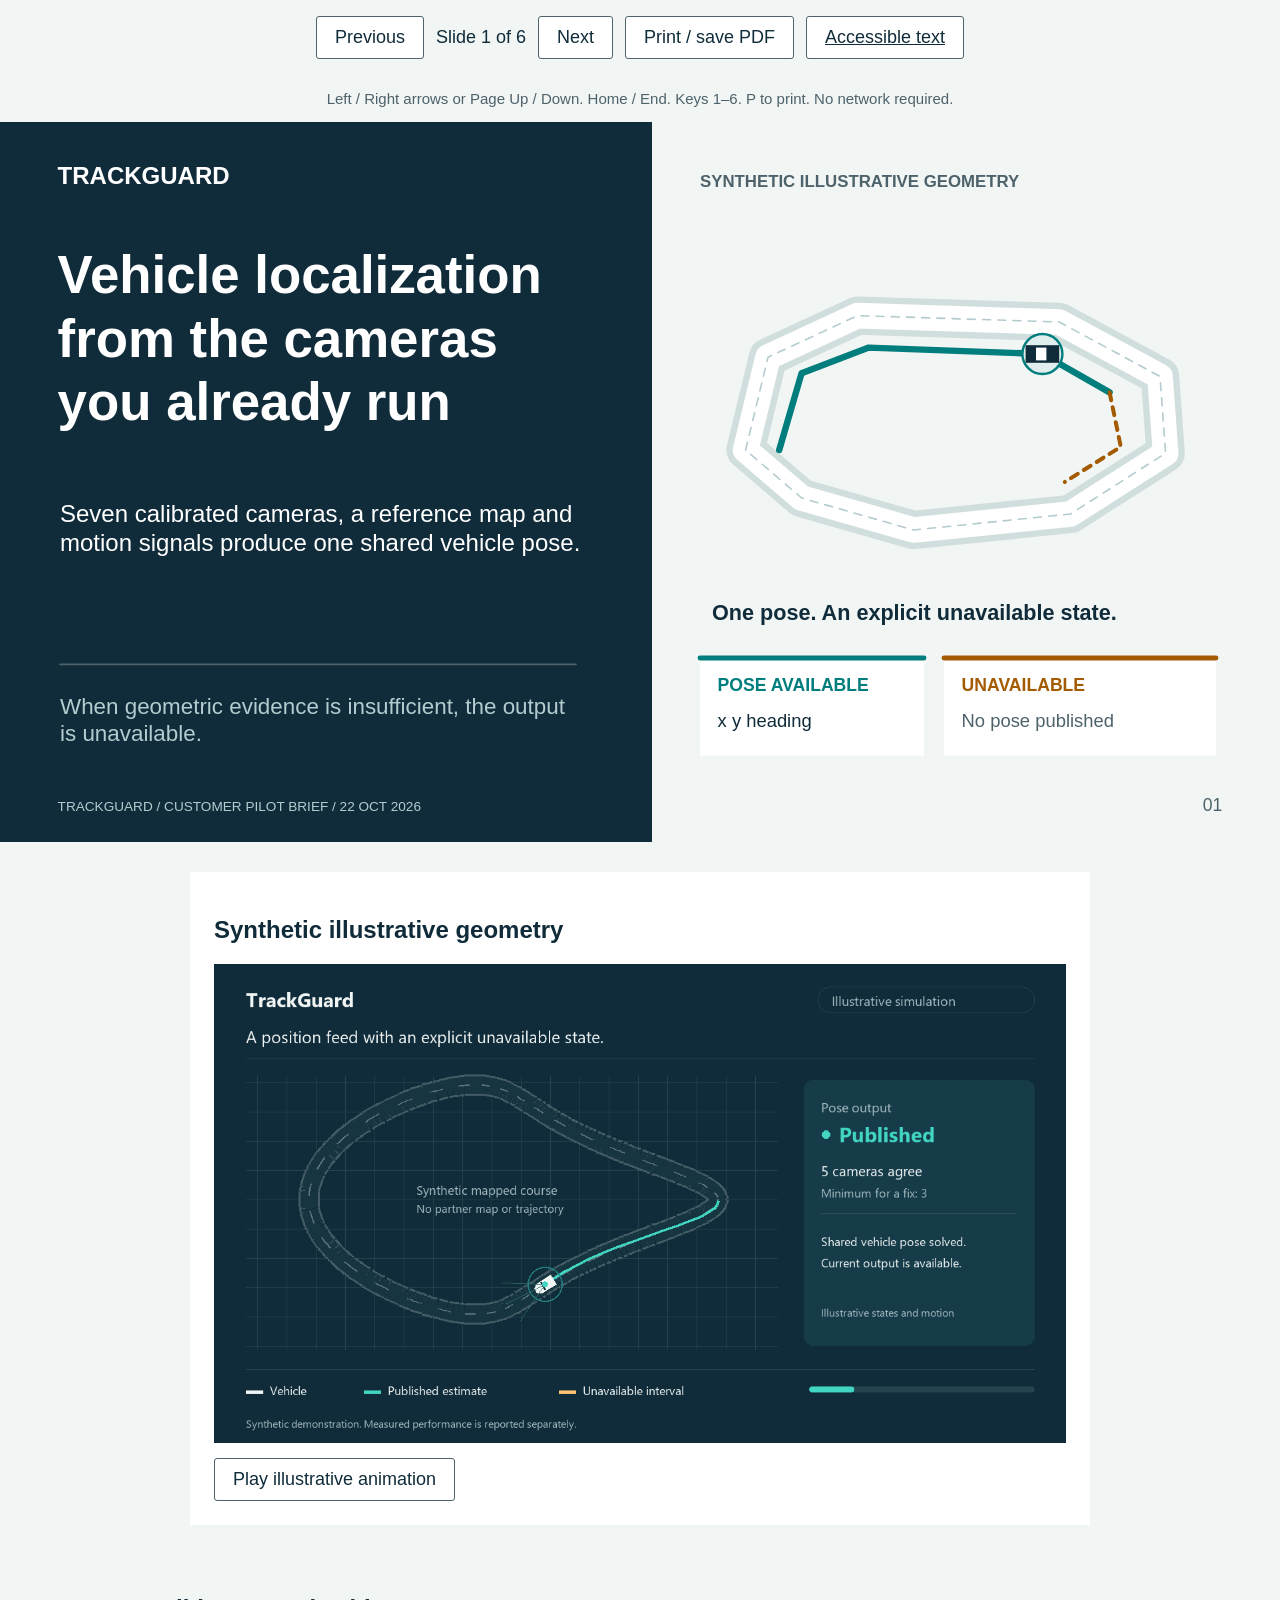
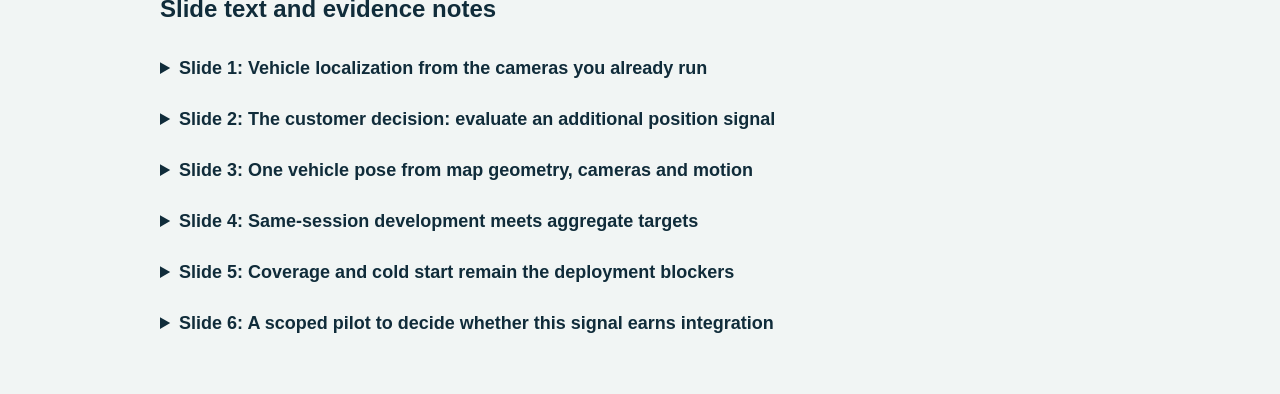
==== slides/slides.html @ 8698326b "Release TrackGuard localization core, evidence dashboard and pilot pitch" ====
<!doctype html><html lang="en"><head><meta charset="utf-8"><meta name="viewport" content="width=device-width,initial-scale=1"><title>TrackGuard | Customer pilot brief</title><style>
*{box-sizing:border-box}body{margin:0;background:#F1F5F4;color:#102C3A;font:18px 'Segoe UI',sans-serif}a{color:#007D7D}nav{display:flex;gap:12px;align-items:center;justify-content:center;padding:16px;flex-wrap:wrap}button,a.control{border:1px solid #4D626B;background:white;color:#102C3A;padding:10px 18px;border-radius:3px;font:inherit;cursor:pointer}button:focus-visible,a:focus-visible,summary:focus-visible{outline:3px solid #A45B00;outline-offset:3px}main{max-width:1600px;margin:auto}.slide{display:none}.slide.active{display:block}.slide svg{display:block;width:100%;height:auto}.help{text-align:center;color:#4D626B;font-size:15px;padding:0 12px}#transcript{max-width:1000px;margin:25px auto;padding:20px}summary{cursor:pointer;font-weight:600;padding:15px 0}details div{padding:0 10px 20px}table{border-collapse:collapse;width:100%}td,th{padding:9px;border:1px solid #D1DEDE;text-align:left}aside.demo{max-width:900px;margin:30px auto;padding:24px;background:#fff}aside.demo img{width:100%;display:block;margin-bottom:15px}h2{font-size:24px}.skip{position:absolute;left:-10000px}.skip:focus{left:10px;top:10px;background:white;padding:12px;z-index:3}@media(max-width:650px){nav{gap:6px;padding:10px}button,a.control{font-size:15px;padding:9px}#transcript{margin-top:5px;padding:16px}.help{font-size:14px}}@media print{@page{size:landscape;margin:0}body{background:white}nav,.help,#transcript,.demo,.skip{display:none!important}main{max-width:none}.slide{display:block!important;break-after:page;page-break-after:always}.slide:last-child{break-after:auto}.slide svg{width:100%;max-height:100%;aspect-ratio:16/9}}
</style></head><body><a href="#transcript" class="skip">Skip to accessible slide text</a><nav aria-label="Presentation controls"><button id="prev" aria-label="Previous slide">Previous</button><span id="status" role="status" aria-live="polite">Slide 1 of 6</span><button id="next" aria-label="Next slide">Next</button><button id="print">Print / save PDF</button><a class="control" href="#transcript">Accessible text</a></nav><p class="help">Left / Right arrows or Page Up / Down. Home / End. Keys 1–6. P to print. No network required.</p><main><section class="slide" id="slide-1" aria-label="Slide 1 of 6" tabindex="-1"><svg xmlns="http://www.w3.org/2000/svg" viewBox="0 0 1600 900" role="img" aria-labelledby="title1 desc1"><title id="title1">Vehicle localization from the cameras you already run</title><desc id="desc1">Slide 1 of 6.  TRACKGUARD Vehicle localization
from the cameras
you already run Seven calibrated cameras, a reference map and motion signals produce one shared vehicle pose.  When geometric evidence is insufficient, the output is unavailable. SYNTHETIC ILLUSTRATIVE GEOMETRY         One pose. An explicit unavailable state.   POSE AVAILABLE x   y   heading   UNAVAILABLE No pose published TRACKGUARD   /   CUSTOMER PILOT BRIEF   /   22 OCT 2026 01</desc><rect width="1600" height="900" fill="#102C3A"/><rect x="815" y="0" width="785" height="900" fill="#F1F5F4" stroke="none" stroke-width="1"/><text font-family="Segoe UI,sans-serif" font-size="30" fill="#FFFFFF" font-weight="700" text-anchor="start"><tspan x="72" y="78.0">TRACKGUARD</tspan></text><text font-family="Segoe UI,sans-serif" font-size="66" fill="#FFFFFF" font-weight="700" text-anchor="start"><tspan x="72" y="214.0">Vehicle localization</tspan><tspan x="72" y="293.2">from the cameras</tspan><tspan x="72" y="372.4">you already run</tspan></text><text font-family="Segoe UI,sans-serif" font-size="30" fill="#FFFFFF" font-weight="400" text-anchor="start"><tspan x="75" y="500.0">Seven calibrated cameras, a reference map and</tspan><tspan x="75" y="536.0">motion signals produce one shared vehicle pose.</tspan></text><polyline points="75,678 720,678" fill="none" stroke="#4D626B" stroke-width="2" stroke-linejoin="round" stroke-linecap="round"/><text font-family="Segoe UI,sans-serif" font-size="28" fill="#B4CBCF" font-weight="400" text-anchor="start"><tspan x="75" y="740.0">When geometric evidence is insufficient, the output</tspan><tspan x="75" y="773.6">is unavailable.</tspan></text><text font-family="Segoe UI,sans-serif" font-size="21" fill="#4D626B" font-weight="700" text-anchor="start"><tspan x="875" y="81.0">SYNTHETIC ILLUSTRATIVE GEOMETRY</tspan></text><polyline points="932.0,410.0 960.0,294.0 1072.0,242.0 1324.0,250.0 1450.0,318.0 1457.0,414.0 1338.0,490.0 1142.0,510.0 1002.0,470.0 932.0,410.0" fill="none" stroke="#D1DEDE" stroke-width="48" stroke-linejoin="round" stroke-linecap="round"/><polyline points="932.0,410.0 960.0,294.0 1072.0,242.0 1324.0,250.0 1450.0,318.0 1457.0,414.0 1338.0,490.0 1142.0,510.0 1002.0,470.0 932.0,410.0" fill="none" stroke="#FFFFFF" stroke-width="32" stroke-linejoin="round" stroke-linecap="round"/><polyline points="932.0,410.0 960.0,294.0 1072.0,242.0 1324.0,250.0 1450.0,318.0 1457.0,414.0 1338.0,490.0 1142.0,510.0 1002.0,470.0 932.0,410.0" fill="none" stroke="#B4CBCF" stroke-width="2" stroke-linejoin="round" stroke-linecap="round" stroke-dasharray="10 9"/><polyline points="974.0,410.0 1002.0,314.0 1086.0,282.0 1303.0,290.0 1387.0,338.0" fill="none" stroke="#007D7D" stroke-width="8" stroke-linejoin="round" stroke-linecap="round"/><polyline points="1387.0,338.0 1401.0,406.0 1331.0,450.0" fill="none" stroke="#A45B00" stroke-width="5" stroke-linejoin="round" stroke-linecap="round" stroke-dasharray="10 9"/><ellipse cx="1303.0" cy="290.0" rx="25.0" ry="25.0" fill="#E0EEEE" stroke="#007D7D" stroke-width="3"/><rect x="1282.0" y="279.0" width="42" height="22" fill="#102C3A" stroke="none" stroke-width="1"/><rect x="1295.0" y="282.0" width="13" height="16" fill="#FFFFFF" stroke="none" stroke-width="1"/><text font-family="Segoe UI,sans-serif" font-size="27" fill="#102C3A" font-weight="700" text-anchor="start"><tspan x="890" y="622.0">One pose. An explicit unavailable state.</tspan></text><rect x="875" y="670" width="280" height="122" fill="#FFFFFF" stroke="none" stroke-width="1"/><polyline points="875,670 1155,670" fill="none" stroke="#007D7D" stroke-width="6" stroke-linejoin="round" stroke-linecap="round"/><text font-family="Segoe UI,sans-serif" font-size="22" fill="#007D7D" font-weight="700" text-anchor="start"><tspan x="897" y="711.0">POSE AVAILABLE</tspan></text><text font-family="Consolas,sans-serif" font-size="23" fill="#102C3A" font-weight="400" text-anchor="start"><tspan x="897" y="756.0">x y heading</tspan></text><rect x="1180" y="670" width="340" height="122" fill="#FFFFFF" stroke="none" stroke-width="1"/><polyline points="1180,670 1520,670" fill="none" stroke="#A45B00" stroke-width="6" stroke-linejoin="round" stroke-linecap="round"/><text font-family="Segoe UI,sans-serif" font-size="22" fill="#A45B00" font-weight="700" text-anchor="start"><tspan x="1202" y="711.0">UNAVAILABLE</tspan></text><text font-family="Segoe UI,sans-serif" font-size="23" fill="#4D626B" font-weight="400" text-anchor="start"><tspan x="1202" y="756.0">No pose published</tspan></text><text font-family="Segoe UI,sans-serif" font-size="17" fill="#B4CBCF" font-weight="400" text-anchor="start"><tspan x="72" y="861.0">TRACKGUARD / CUSTOMER PILOT BRIEF / 22 OCT 2026</tspan></text><text font-family="Consolas,sans-serif" font-size="22" fill="#4D626B" font-weight="400" text-anchor="end"><tspan x="1528" y="861.0">01</tspan></text></svg></section><section class="slide" id="slide-2" aria-label="Slide 2 of 6" tabindex="-1"><svg xmlns="http://www.w3.org/2000/svg" viewBox="0 0 1600 900" role="img" aria-labelledby="title2 desc2"><title id="title2">The customer decision: evaluate an additional position signal</title><desc id="desc2">Slide 2 of 6. CUSTOMER DECISION An additional position signal for a mapped course Vehicle autonomy leads
and track operators When the existing position signal weakens, can camera evidence provide a useful second input?  THE PILOT DECISION Is the signal accurate and available often enough for our course and operating conditions?  Existing inputs Compatible calibrated cameras and a reference map Proposed integration A timestamped pose and explicit availability status Value to test Useful supplementary coverage within the existing stack TRACKGUARD   /   CUSTOMER PILOT BRIEF   /   22 OCT 2026 02</desc><rect width="1600" height="900" fill="#F1F5F4"/><text font-family="Segoe UI,sans-serif" font-size="19" fill="#007D7D" font-weight="700" text-anchor="start"><tspan x="72" y="62.0">CUSTOMER DECISION</tspan></text><text font-family="Segoe UI,sans-serif" font-size="52" fill="#102C3A" font-weight="700" text-anchor="start"><tspan x="72" y="142.0">An additional position signal for a mapped course</tspan></text><text font-family="Segoe UI,sans-serif" font-size="37" fill="#102C3A" font-weight="700" text-anchor="start"><tspan x="73" y="261.0">Vehicle autonomy leads</tspan><tspan x="73" y="305.4">and track operators</tspan></text><text font-family="Segoe UI,sans-serif" font-size="31" fill="#4D626B" font-weight="400" text-anchor="start"><tspan x="73" y="382.0">When the existing position signal</tspan><tspan x="73" y="419.2">weakens, can camera evidence provide</tspan><tspan x="73" y="456.4">a useful second input?</tspan></text><rect x="688" y="232" width="840" height="324" fill="#102C3A" stroke="none" stroke-width="1"/><text font-family="Segoe UI,sans-serif" font-size="22" fill="#B4CBCF" font-weight="700" text-anchor="start"><tspan x="730" y="289.0">THE PILOT DECISION</tspan></text><text font-family="Segoe UI,sans-serif" font-size="38" fill="#FFFFFF" font-weight="700" text-anchor="start"><tspan x="730" y="375.0">Is the signal accurate and available often</tspan><tspan x="730" y="420.6">enough for our course and operating</tspan><tspan x="730" y="466.2">conditions?</tspan></text><polyline points="72,611 1528,611" fill="none" stroke="#D1DEDE" stroke-width="2" stroke-linejoin="round" stroke-linecap="round"/><text font-family="Segoe UI,sans-serif" font-size="27" fill="#007D7D" font-weight="700" text-anchor="start"><tspan x="72" y="675.0">Existing inputs</tspan></text><text font-family="Segoe UI,sans-serif" font-size="27" fill="#102C3A" font-weight="400" text-anchor="start"><tspan x="72" y="739.0">Compatible calibrated cameras</tspan><tspan x="72" y="771.4">and a reference map</tspan></text><text font-family="Segoe UI,sans-serif" font-size="27" fill="#007D7D" font-weight="700" text-anchor="start"><tspan x="572" y="675.0">Proposed integration</tspan></text><text font-family="Segoe UI,sans-serif" font-size="27" fill="#102C3A" font-weight="400" text-anchor="start"><tspan x="572" y="739.0">A timestamped pose and explicit</tspan><tspan x="572" y="771.4">availability status</tspan></text><text font-family="Segoe UI,sans-serif" font-size="27" fill="#007D7D" font-weight="700" text-anchor="start"><tspan x="1072" y="675.0">Value to test</tspan></text><text font-family="Segoe UI,sans-serif" font-size="27" fill="#102C3A" font-weight="400" text-anchor="start"><tspan x="1072" y="739.0">Useful supplementary coverage</tspan><tspan x="1072" y="771.4">within the existing stack</tspan></text><text font-family="Segoe UI,sans-serif" font-size="17" fill="#4D626B" font-weight="400" text-anchor="start"><tspan x="72" y="861.0">TRACKGUARD / CUSTOMER PILOT BRIEF / 22 OCT 2026</tspan></text><text font-family="Consolas,sans-serif" font-size="22" fill="#4D626B" font-weight="400" text-anchor="end"><tspan x="1528" y="861.0">02</tspan></text></svg></section><section class="slide" id="slide-3" aria-label="Slide 3 of 6" tabindex="-1"><svg xmlns="http://www.w3.org/2000/svg" viewBox="0 0 1600 900" role="img" aria-labelledby="title3 desc3"><title id="title3">One vehicle pose from map geometry, cameras and motion</title><desc id="desc3">Slide 3 of 6. SOLUTION One vehicle pose from map geometry and motion SYNTHETIC ILLUSTRATIVE GEOMETRY  Reference map           Map correspondences constrain camera poses.  BODY        7 calibrated cameras
1 shared body pose Calibration ties cameras to one vehicle frame.
The quality threshold remains uncalibrated.  CAUSAL ESTIMATION 01  Geometry Match the map and solve a consistent body pose. 02  Motion Fuse motion signals with current and past evidence. 03  Quality gate Publish an accepted pose or mark it unavailable. TRACKGUARD   /   CUSTOMER PILOT BRIEF   /   22 OCT 2026 03</desc><rect width="1600" height="900" fill="#F1F5F4"/><text font-family="Segoe UI,sans-serif" font-size="19" fill="#007D7D" font-weight="700" text-anchor="start"><tspan x="72" y="62.0">SOLUTION</tspan></text><text font-family="Segoe UI,sans-serif" font-size="52" fill="#102C3A" font-weight="700" text-anchor="start"><tspan x="72" y="142.0">One vehicle pose from map geometry and motion</tspan></text><text font-family="Segoe UI,sans-serif" font-size="20" fill="#4D626B" font-weight="700" text-anchor="start"><tspan x="73" y="242.0">SYNTHETIC ILLUSTRATIVE GEOMETRY</tspan></text><rect x="72" y="289" width="365" height="282" fill="#102C3A" stroke="none" stroke-width="1"/><text font-family="Segoe UI,sans-serif" font-size="29" fill="#FFFFFF" font-weight="700" text-anchor="start"><tspan x="100" y="343.0">Reference map</tspan></text><ellipse cx="135.0" cy="410.0" rx="5.0" ry="5.0" fill="#B4CBCF" stroke="none" stroke-width="2"/><polyline points="135,410 610,430" fill="none" stroke="#B4CBCF" stroke-width="1" stroke-linejoin="round" stroke-linecap="round"/><ellipse cx="235.0" cy="385.0" rx="5.0" ry="5.0" fill="#B4CBCF" stroke="none" stroke-width="2"/><polyline points="235,385 610,430" fill="none" stroke="#B4CBCF" stroke-width="1" stroke-linejoin="round" stroke-linecap="round"/><ellipse cx="340.0" cy="440.0" rx="5.0" ry="5.0" fill="#B4CBCF" stroke="none" stroke-width="2"/><polyline points="340,440 610,430" fill="none" stroke="#B4CBCF" stroke-width="1" stroke-linejoin="round" stroke-linecap="round"/><ellipse cx="178.0" cy="508.0" rx="5.0" ry="5.0" fill="#B4CBCF" stroke="none" stroke-width="2"/><polyline points="178,508 610,430" fill="none" stroke="#B4CBCF" stroke-width="1" stroke-linejoin="round" stroke-linecap="round"/><ellipse cx="345.0" cy="515.0" rx="5.0" ry="5.0" fill="#B4CBCF" stroke="none" stroke-width="2"/><polyline points="345,515 610,430" fill="none" stroke="#B4CBCF" stroke-width="1" stroke-linejoin="round" stroke-linecap="round"/><text font-family="Segoe UI,sans-serif" font-size="26" fill="#4D626B" font-weight="400" text-anchor="start"><tspan x="100" y="625.0">Map correspondences</tspan><tspan x="100" y="656.2">constrain camera poses.</tspan></text><rect x="530" y="358" width="174" height="142" fill="#102C3A" stroke="none" stroke-width="1"/><text font-family="Segoe UI,sans-serif" font-size="29" fill="#FFFFFF" font-weight="700" text-anchor="start"><tspan x="551" y="432.0">BODY</tspan></text><ellipse cx="524.0" cy="347.0" rx="10.0" ry="10.0" fill="#FFFFFF" stroke="#007D7D" stroke-width="3"/><ellipse cx="584.0" cy="341.0" rx="10.0" ry="10.0" fill="#FFFFFF" stroke="#007D7D" stroke-width="3"/><ellipse cx="650.0" cy="341.0" rx="10.0" ry="10.0" fill="#FFFFFF" stroke="#007D7D" stroke-width="3"/><ellipse cx="716.0" cy="371.0" rx="10.0" ry="10.0" fill="#FFFFFF" stroke="#007D7D" stroke-width="3"/><ellipse cx="716.0" cy="464.0" rx="10.0" ry="10.0" fill="#FFFFFF" stroke="#007D7D" stroke-width="3"/><ellipse cx="623.0" cy="518.0" rx="10.0" ry="10.0" fill="#FFFFFF" stroke="#007D7D" stroke-width="3"/><ellipse cx="524.0" cy="480.0" rx="10.0" ry="10.0" fill="#FFFFFF" stroke="#007D7D" stroke-width="3"/><text font-family="Segoe UI,sans-serif" font-size="27" fill="#102C3A" font-weight="700" text-anchor="start"><tspan x="502" y="575.0">7 calibrated cameras</tspan><tspan x="502" y="607.4">1 shared body pose</tspan></text><text font-family="Segoe UI,sans-serif" font-size="26" fill="#102C3A" font-weight="400" text-anchor="start"><tspan x="77" y="741.0">Calibration ties cameras to one vehicle frame.</tspan><tspan x="77" y="772.2">The quality threshold remains uncalibrated.</tspan></text><polyline points="800,280 800,782" fill="none" stroke="#D1DEDE" stroke-width="2" stroke-linejoin="round" stroke-linecap="round"/><text font-family="Segoe UI,sans-serif" font-size="21" fill="#007D7D" font-weight="700" text-anchor="start"><tspan x="857" y="259.0">CAUSAL ESTIMATION</tspan></text><text font-family="Segoe UI,sans-serif" font-size="30" fill="#102C3A" font-weight="700" text-anchor="start"><tspan x="857" y="346.0">01 Geometry</tspan></text><text font-family="Segoe UI,sans-serif" font-size="27" fill="#4D626B" font-weight="400" text-anchor="start"><tspan x="857" y="399.0">Match the map and solve a consistent body pose.</tspan></text><text font-family="Segoe UI,sans-serif" font-size="30" fill="#102C3A" font-weight="700" text-anchor="start"><tspan x="857" y="499.0">02 Motion</tspan></text><text font-family="Segoe UI,sans-serif" font-size="27" fill="#4D626B" font-weight="400" text-anchor="start"><tspan x="857" y="552.0">Fuse motion signals with current and past evidence.</tspan></text><text font-family="Segoe UI,sans-serif" font-size="30" fill="#102C3A" font-weight="700" text-anchor="start"><tspan x="857" y="652.0">03 Quality gate</tspan></text><text font-family="Segoe UI,sans-serif" font-size="27" fill="#4D626B" font-weight="400" text-anchor="start"><tspan x="857" y="705.0">Publish an accepted pose or mark it unavailable.</tspan></text><text font-family="Segoe UI,sans-serif" font-size="17" fill="#4D626B" font-weight="400" text-anchor="start"><tspan x="72" y="861.0">TRACKGUARD / CUSTOMER PILOT BRIEF / 22 OCT 2026</tspan></text><text font-family="Consolas,sans-serif" font-size="22" fill="#4D626B" font-weight="400" text-anchor="end"><tspan x="1528" y="861.0">03</tspan></text></svg></section><section class="slide" id="slide-4" aria-label="Slide 4 of 6" tabindex="-1"><svg xmlns="http://www.w3.org/2000/svg" viewBox="0 0 1600 900" role="img" aria-labelledby="title4 desc4"><title id="title4">Same-session development meets aggregate targets</title><desc id="desc4">Slide 4 of 6. VERIFIED AGGREGATE EVIDENCE Same-session development meets aggregate targets Laps 6 + 7   /   One continuous run   /   One initial truth seed   /   No lap 7 reset 17.48cm Position RMSE Target ≤20cm 11.42cm Lateral RMSE Target ≤20cm 94.8% One-second coverage Target ≥90%   Coverage counts occupied one-second bins. Development data is consumed, not untouched validation. TRACKGUARD   /   CUSTOMER PILOT BRIEF   /   22 OCT 2026 04</desc><rect width="1600" height="900" fill="#F1F5F4"/><text font-family="Segoe UI,sans-serif" font-size="19" fill="#007D7D" font-weight="700" text-anchor="start"><tspan x="72" y="62.0">VERIFIED AGGREGATE EVIDENCE</tspan></text><text font-family="Segoe UI,sans-serif" font-size="52" fill="#102C3A" font-weight="700" text-anchor="start"><tspan x="72" y="142.0">Same-session development meets aggregate targets</tspan></text><text font-family="Segoe UI,sans-serif" font-size="25" fill="#4D626B" font-weight="400" text-anchor="start"><tspan x="73" y="233.0">Laps 6 + 7 / One continuous run / One initial truth seed / No lap 7 reset</tspan></text><text font-family="Consolas,sans-serif" font-size="73" fill="#007D7D" font-weight="700" text-anchor="start"><tspan x="72" y="356.0">17.48cm</tspan></text><text font-family="Segoe UI,sans-serif" font-size="28" fill="#102C3A" font-weight="700" text-anchor="start"><tspan x="72" y="417.0">Position RMSE</tspan></text><text font-family="Segoe UI,sans-serif" font-size="24" fill="#4D626B" font-weight="400" text-anchor="start"><tspan x="72" y="465.0">Target ≤20cm</tspan></text><text font-family="Consolas,sans-serif" font-size="73" fill="#007D7D" font-weight="700" text-anchor="start"><tspan x="574" y="356.0">11.42cm</tspan></text><text font-family="Segoe UI,sans-serif" font-size="28" fill="#102C3A" font-weight="700" text-anchor="start"><tspan x="574" y="417.0">Lateral RMSE</tspan></text><text font-family="Segoe UI,sans-serif" font-size="24" fill="#4D626B" font-weight="400" text-anchor="start"><tspan x="574" y="465.0">Target ≤20cm</tspan></text><text font-family="Consolas,sans-serif" font-size="73" fill="#007D7D" font-weight="700" text-anchor="start"><tspan x="1076" y="356.0">94.8%</tspan></text><text font-family="Segoe UI,sans-serif" font-size="28" fill="#102C3A" font-weight="700" text-anchor="start"><tspan x="1076" y="417.0">One-second coverage</tspan></text><text font-family="Segoe UI,sans-serif" font-size="24" fill="#4D626B" font-weight="400" text-anchor="start"><tspan x="1076" y="465.0">Target ≥90%</tspan></text><polyline points="72,510 1528,510" fill="none" stroke="#D1DEDE" stroke-width="2" stroke-linejoin="round" stroke-linecap="round"/><rect x="72" y="543" width="1456" height="56" fill="#102C3A" stroke="none" stroke-width="1"/><text font-family="Segoe UI,sans-serif" font-size="23" fill="#FFFFFF" font-weight="700" text-anchor="start"><tspan x="88" y="576.0">Metric</tspan></text><text font-family="Segoe UI,sans-serif" font-size="23" fill="#FFFFFF" font-weight="700" text-anchor="start"><tspan x="583.04" y="576.0">Observed</tspan></text><text font-family="Segoe UI,sans-serif" font-size="23" fill="#FFFFFF" font-weight="700" text-anchor="start"><tspan x="903.3599999999999" y="576.0">How to read it</tspan></text><rect x="72" y="599" width="1456" height="56" fill="#FFFFFF" stroke="none" stroke-width="1"/><text font-family="Segoe UI,sans-serif" font-size="23" fill="#102C3A" font-weight="400" text-anchor="start"><tspan x="88" y="632.0">Position error, p95</tspan></text><text font-family="Segoe UI,sans-serif" font-size="23" fill="#102C3A" font-weight="400" text-anchor="start"><tspan x="583.04" y="632.0">31.95cm</tspan></text><text font-family="Segoe UI,sans-serif" font-size="23" fill="#102C3A" font-weight="400" text-anchor="start"><tspan x="903.3599999999999" y="632.0">RMSE is not a per-output guarantee</tspan></text><rect x="72" y="655" width="1456" height="56" fill="#E7EFEE" stroke="none" stroke-width="1"/><text font-family="Segoe UI,sans-serif" font-size="23" fill="#102C3A" font-weight="400" text-anchor="start"><tspan x="88" y="688.0">Within 20cm, all planned</tspan></text><text font-family="Segoe UI,sans-serif" font-size="23" fill="#102C3A" font-weight="400" text-anchor="start"><tspan x="583.04" y="688.0">71.24%</tspan></text><text font-family="Segoe UI,sans-serif" font-size="23" fill="#102C3A" font-weight="400" text-anchor="start"><tspan x="903.3599999999999" y="688.0">327/459 non-seed frames, unavailable = miss</tspan></text><rect x="72" y="711" width="1456" height="56" fill="#FFFFFF" stroke="none" stroke-width="1"/><text font-family="Segoe UI,sans-serif" font-size="23" fill="#102C3A" font-weight="400" text-anchor="start"><tspan x="88" y="744.0">Published / unavailable</tspan></text><text font-family="Segoe UI,sans-serif" font-size="23" fill="#102C3A" font-weight="400" text-anchor="start"><tspan x="583.04" y="744.0">411 / 49</tspan></text><text font-family="Segoe UI,sans-serif" font-size="23" fill="#102C3A" font-weight="400" text-anchor="start"><tspan x="903.3599999999999" y="744.0">460 planned, 89.35% publication fraction</tspan></text><text font-family="Segoe UI,sans-serif" font-size="23" fill="#4D626B" font-weight="400" text-anchor="start"><tspan x="73" y="811.0">Coverage counts occupied one-second bins. Development data is consumed, not untouched validation.</tspan></text><text font-family="Segoe UI,sans-serif" font-size="17" fill="#4D626B" font-weight="400" text-anchor="start"><tspan x="72" y="861.0">TRACKGUARD / CUSTOMER PILOT BRIEF / 22 OCT 2026</tspan></text><text font-family="Consolas,sans-serif" font-size="22" fill="#4D626B" font-weight="400" text-anchor="end"><tspan x="1528" y="861.0">04</tspan></text></svg></section><section class="slide" id="slide-5" aria-label="Slide 5 of 6" tabindex="-1"><svg xmlns="http://www.w3.org/2000/svg" viewBox="0 0 1600 900" role="img" aria-labelledby="title5 desc5"><title id="title5">Coverage and cold start remain the deployment blockers</title><desc id="desc5">Slide 5 of 6. OPERATIONAL BOUNDARIES Coverage and cold start remain
the deployment blockers  Original 131-second stress window 18.48 / 9.95cm Position / lateral RMSE on published poses 72% coverage: FAIL 179/263 published, 84 unavailable.
Separate seeded window. Below 90% target.  Blind day replay 0 / 148 Published / planned groups, all unavailable Never initialized No truth labels or initial seed. No RMSE.
No approved three-camera fix.  Next proof: independent day/night runs, reliable cold starts and calibrated confidence.
End-to-end latency is unproven. No production deployment or safety certification. TRACKGUARD   /   CUSTOMER PILOT BRIEF   /   22 OCT 2026 05</desc><rect width="1600" height="900" fill="#102C3A"/><text font-family="Segoe UI,sans-serif" font-size="19" fill="#B4CBCF" font-weight="700" text-anchor="start"><tspan x="72" y="62.0">OPERATIONAL BOUNDARIES</tspan></text><text font-family="Segoe UI,sans-serif" font-size="51" fill="#FFFFFF" font-weight="700" text-anchor="start"><tspan x="72" y="142.0">Coverage and cold start remain</tspan><tspan x="72" y="203.2">the deployment blockers</tspan></text><polyline points="72,265 1528,265" fill="none" stroke="#4D626B" stroke-width="2" stroke-linejoin="round" stroke-linecap="round"/><text font-family="Segoe UI,sans-serif" font-size="32" fill="#FFFFFF" font-weight="700" text-anchor="start"><tspan x="72" y="336.0">Original 131-second stress window</tspan></text><text font-family="Consolas,sans-serif" font-size="52" fill="#FFFFFF" font-weight="700" text-anchor="start"><tspan x="72" y="430.0">18.48 / 9.95cm</tspan></text><text font-family="Segoe UI,sans-serif" font-size="24" fill="#B4CBCF" font-weight="400" text-anchor="start"><tspan x="72" y="489.0">Position / lateral RMSE on published poses</tspan></text><text font-family="Segoe UI,sans-serif" font-size="40" fill="#FFC17A" font-weight="700" text-anchor="start"><tspan x="72" y="572.0">72% coverage: FAIL</tspan></text><text font-family="Segoe UI,sans-serif" font-size="26" fill="#FFFFFF" font-weight="400" text-anchor="start"><tspan x="72" y="635.0">179/263 published, 84 unavailable.</tspan><tspan x="72" y="666.2">Separate seeded window. Below 90% target.</tspan></text><polyline points="795,303 795,708" fill="none" stroke="#4D626B" stroke-width="2" stroke-linejoin="round" stroke-linecap="round"/><text font-family="Segoe UI,sans-serif" font-size="32" fill="#FFFFFF" font-weight="700" text-anchor="start"><tspan x="847" y="336.0">Blind day replay</tspan></text><text font-family="Consolas,sans-serif" font-size="62" fill="#FFFFFF" font-weight="700" text-anchor="start"><tspan x="847" y="440.0">0 / 148</tspan></text><text font-family="Segoe UI,sans-serif" font-size="24" fill="#B4CBCF" font-weight="400" text-anchor="start"><tspan x="847" y="489.0">Published / planned groups, all unavailable</tspan></text><text font-family="Segoe UI,sans-serif" font-size="40" fill="#FFC17A" font-weight="700" text-anchor="start"><tspan x="847" y="572.0">Never initialized</tspan></text><text font-family="Segoe UI,sans-serif" font-size="26" fill="#FFFFFF" font-weight="400" text-anchor="start"><tspan x="847" y="635.0">No truth labels or initial seed. No RMSE.</tspan><tspan x="847" y="666.2">No approved three-camera fix.</tspan></text><rect x="72" y="738" width="1456" height="85" fill="#1D3B48" stroke="none" stroke-width="1"/><text font-family="Segoe UI,sans-serif" font-size="24" fill="#FFFFFF" font-weight="400" text-anchor="start"><tspan x="96" y="771.0">Next proof: independent day/night runs, reliable cold starts and calibrated confidence.</tspan><tspan x="96" y="799.8">End-to-end latency is unproven. No production deployment or safety certification.</tspan></text><text font-family="Segoe UI,sans-serif" font-size="17" fill="#B4CBCF" font-weight="400" text-anchor="start"><tspan x="72" y="861.0">TRACKGUARD / CUSTOMER PILOT BRIEF / 22 OCT 2026</tspan></text><text font-family="Consolas,sans-serif" font-size="22" fill="#B4CBCF" font-weight="400" text-anchor="end"><tspan x="1528" y="861.0">05</tspan></text></svg></section><section class="slide" id="slide-6" aria-label="Slide 6 of 6" tabindex="-1"><svg xmlns="http://www.w3.org/2000/svg" viewBox="0 0 1600 900" role="img" aria-labelledby="title6 desc6"><title id="title6">A scoped pilot to decide whether this signal earns integration</title><desc id="desc6">Slide 6 of 6. PROPOSED CUSTOMER PILOT One vehicle. One mapped course. A decision in four weeks. Offline replay, then
shadow operation Use compatible existing cameras and recorded motion signals. Keep the output outside vehicle control. Customer contribution Course access, calibration, an independent evaluation capture and an agreed latency budget.   Decision: extend the pilot only if the agreed gates pass. TRACKGUARD   /   CUSTOMER PILOT BRIEF   /   22 OCT 2026 06</desc><rect width="1600" height="900" fill="#F1F5F4"/><text font-family="Segoe UI,sans-serif" font-size="19" fill="#007D7D" font-weight="700" text-anchor="start"><tspan x="72" y="62.0">PROPOSED CUSTOMER PILOT</tspan></text><text font-family="Segoe UI,sans-serif" font-size="52" fill="#102C3A" font-weight="700" text-anchor="start"><tspan x="72" y="142.0">One vehicle. One mapped course. A decision in four weeks.</tspan></text><text font-family="Segoe UI,sans-serif" font-size="36" fill="#102C3A" font-weight="700" text-anchor="start"><tspan x="72" y="260.0">Offline replay, then</tspan><tspan x="72" y="303.2">shadow operation</tspan></text><text font-family="Segoe UI,sans-serif" font-size="29" fill="#4D626B" font-weight="400" text-anchor="start"><tspan x="72" y="377.0">Use compatible existing cameras</tspan><tspan x="72" y="411.8">and recorded motion signals.</tspan><tspan x="72" y="446.6">Keep the output outside vehicle</tspan><tspan x="72" y="481.4">control.</tspan></text><text font-family="Segoe UI,sans-serif" font-size="26" fill="#007D7D" font-weight="700" text-anchor="start"><tspan x="72" y="600.0">Customer contribution</tspan></text><text font-family="Segoe UI,sans-serif" font-size="27" fill="#102C3A" font-weight="400" text-anchor="start"><tspan x="72" y="664.0">Course access, calibration, an</tspan><tspan x="72" y="696.4">independent evaluation capture and</tspan><tspan x="72" y="728.8">an agreed latency budget.</tspan></text><rect x="565" y="225" width="963" height="72" fill="#102C3A" stroke="none" stroke-width="1"/><text font-family="Segoe UI,sans-serif" font-size="22" fill="#FFFFFF" font-weight="700" text-anchor="start"><tspan x="581" y="257.0">Acceptance item</tspan></text><text font-family="Segoe UI,sans-serif" font-size="22" fill="#FFFFFF" font-weight="700" text-anchor="start"><tspan x="975.8299999999999" y="257.0">Proposed target</tspan></text><rect x="565" y="297" width="963" height="72" fill="#FFFFFF" stroke="none" stroke-width="1"/><text font-family="Segoe UI,sans-serif" font-size="22" fill="#102C3A" font-weight="400" text-anchor="start"><tspan x="581" y="329.0">Independent day + night</tspan></text><text font-family="Segoe UI,sans-serif" font-size="22" fill="#102C3A" font-weight="400" text-anchor="start"><tspan x="975.8299999999999" y="329.0">Freeze map and parameters before capture</tspan></text><rect x="565" y="369" width="963" height="72" fill="#E7EFEE" stroke="none" stroke-width="1"/><text font-family="Segoe UI,sans-serif" font-size="22" fill="#102C3A" font-weight="400" text-anchor="start"><tspan x="581" y="401.0">Position / lateral RMSE</tspan></text><text font-family="Segoe UI,sans-serif" font-size="22" fill="#102C3A" font-weight="400" text-anchor="start"><tspan x="975.8299999999999" y="401.0">≤20cm each on published non-seed poses</tspan></text><rect x="565" y="441" width="963" height="72" fill="#FFFFFF" stroke="none" stroke-width="1"/><text font-family="Segoe UI,sans-serif" font-size="22" fill="#102C3A" font-weight="400" text-anchor="start"><tspan x="581" y="473.0">One-second coverage</tspan></text><text font-family="Segoe UI,sans-serif" font-size="22" fill="#102C3A" font-weight="400" text-anchor="start"><tspan x="975.8299999999999" y="473.0">≥90% in each agreed test condition</tspan></text><rect x="565" y="513" width="963" height="72" fill="#E7EFEE" stroke="none" stroke-width="1"/><text font-family="Segoe UI,sans-serif" font-size="22" fill="#102C3A" font-weight="400" text-anchor="start"><tspan x="581" y="545.0">Cold start, no truth seed</tspan></text><text font-family="Segoe UI,sans-serif" font-size="22" fill="#102C3A" font-weight="400" text-anchor="start"><tspan x="975.8299999999999" y="545.0">≥95% of agreed starts within 30s</tspan></text><rect x="565" y="585" width="963" height="72" fill="#FFFFFF" stroke="none" stroke-width="1"/><text font-family="Segoe UI,sans-serif" font-size="22" fill="#102C3A" font-weight="400" text-anchor="start"><tspan x="581" y="617.0">Tail error + missing poses</tspan></text><text font-family="Segoe UI,sans-serif" font-size="22" fill="#102C3A" font-weight="400" text-anchor="start"><tspan x="975.8299999999999" y="617.0">Report p95 and all-planned within 20cm</tspan></text><rect x="565" y="657" width="963" height="72" fill="#E7EFEE" stroke="none" stroke-width="1"/><text font-family="Segoe UI,sans-serif" font-size="22" fill="#102C3A" font-weight="400" text-anchor="start"><tspan x="581" y="689.0">Signal integrity + latency</tspan></text><text font-family="Segoe UI,sans-serif" font-size="22" fill="#102C3A" font-weight="400" text-anchor="start"><tspan x="975.8299999999999" y="689.0">100% explicit unavailable states, measure p95</tspan></text><rect x="565" y="750" width="963" height="68" fill="#102C3A" stroke="none" stroke-width="1"/><text font-family="Segoe UI,sans-serif" font-size="27" fill="#FFFFFF" font-weight="700" text-anchor="start"><tspan x="590" y="791.0">Decision: extend the pilot only if the agreed gates pass.</tspan></text><text font-family="Segoe UI,sans-serif" font-size="17" fill="#4D626B" font-weight="400" text-anchor="start"><tspan x="72" y="861.0">TRACKGUARD / CUSTOMER PILOT BRIEF / 22 OCT 2026</tspan></text><text font-family="Consolas,sans-serif" font-size="22" fill="#4D626B" font-weight="400" text-anchor="end"><tspan x="1528" y="861.0">06</tspan></text></svg></section></main><aside class="demo" aria-label="Supplementary synthetic animation"><h2>Synthetic illustrative geometry</h2><img id="animation" src="[data-uri]" alt="Synthetic vehicle pose stream with visible unavailable intervals. Not measured per-frame results." data-poster="[data-uri]" data-motion="[data-uri]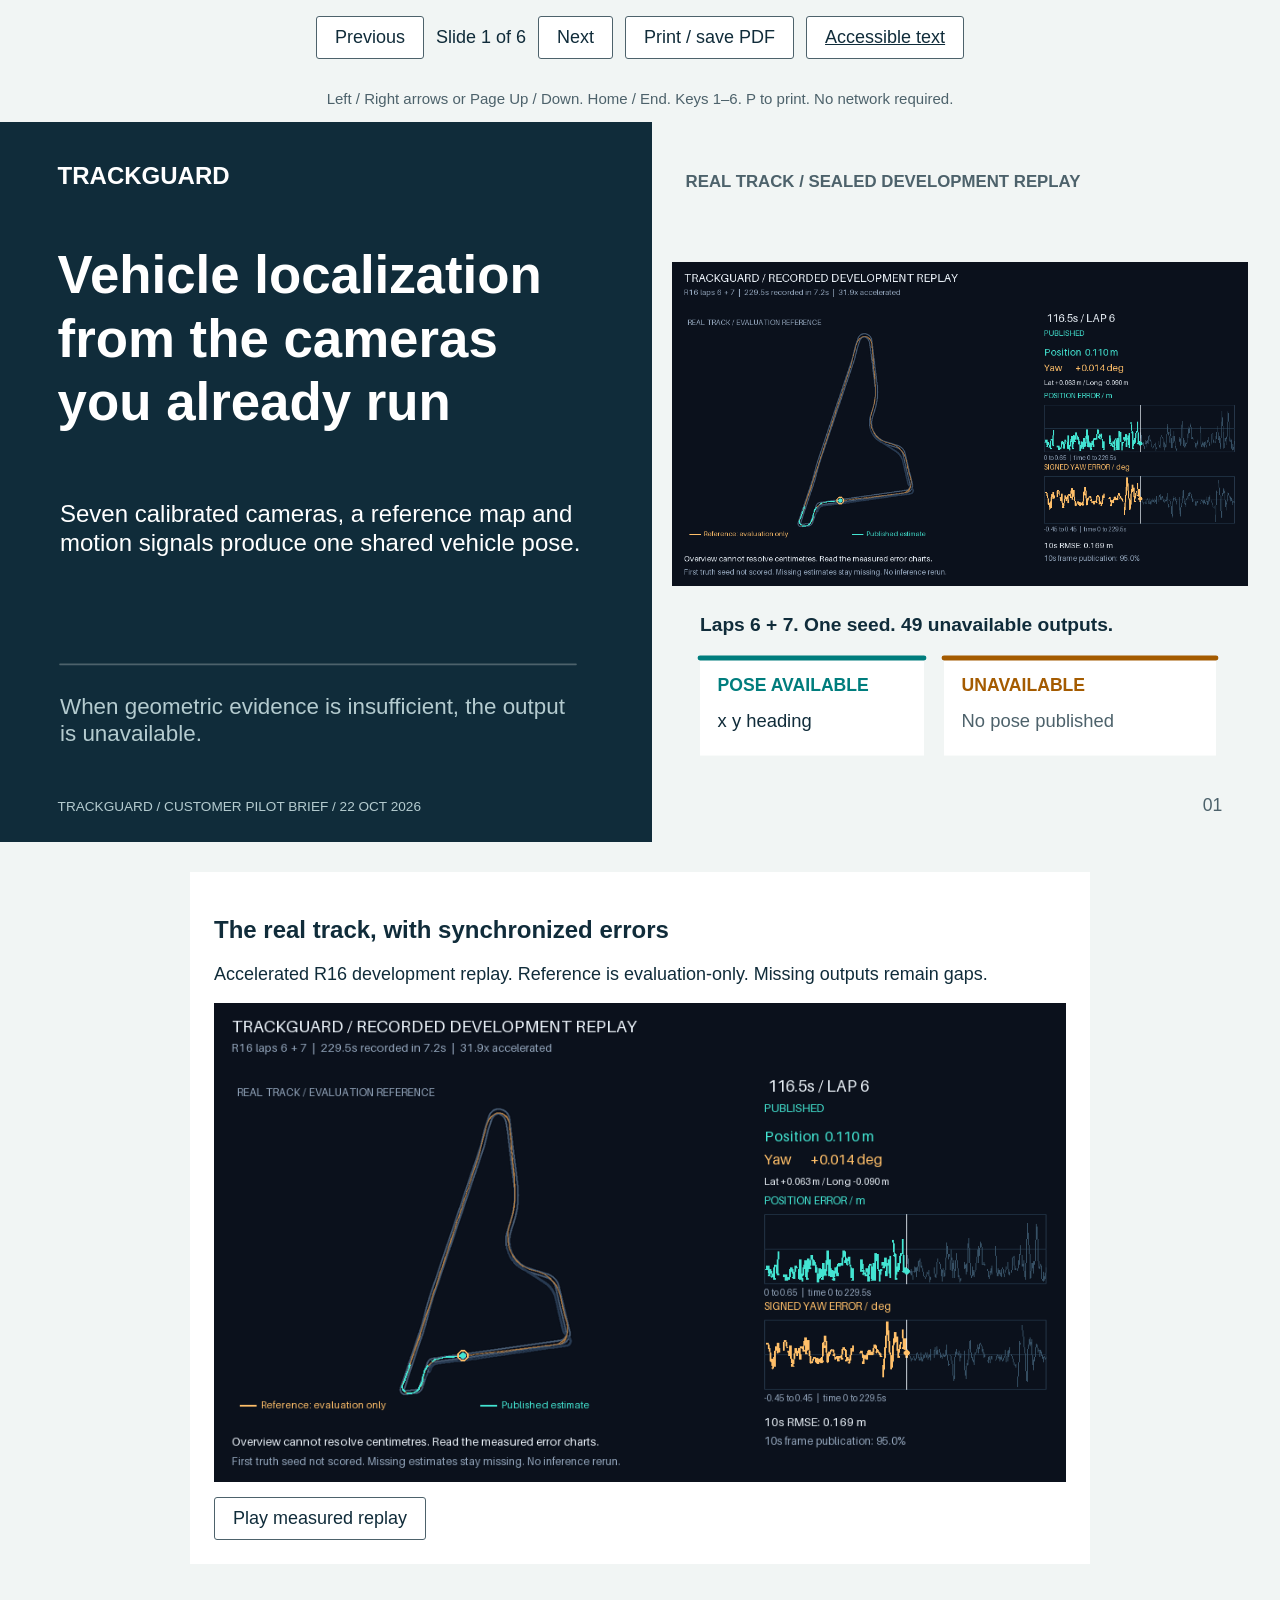
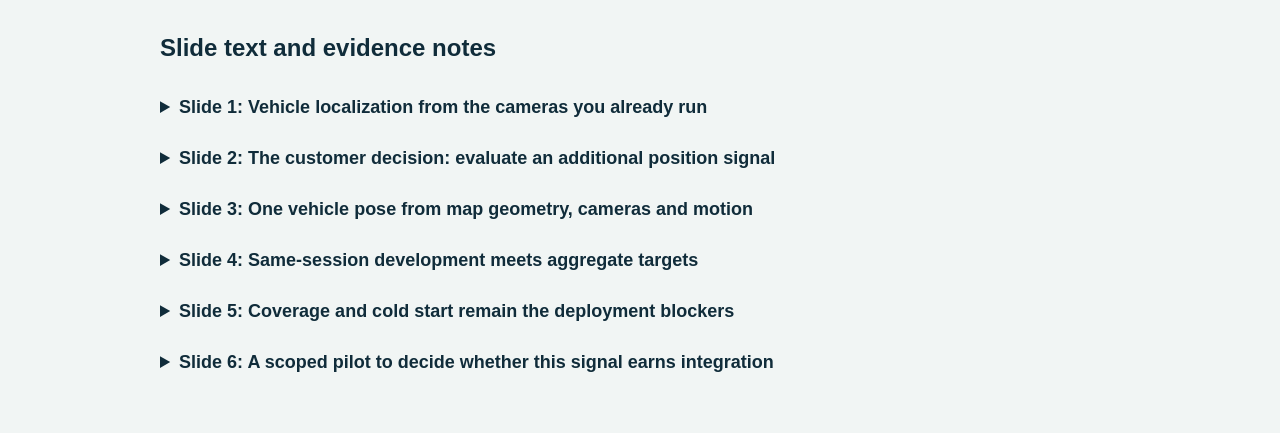
